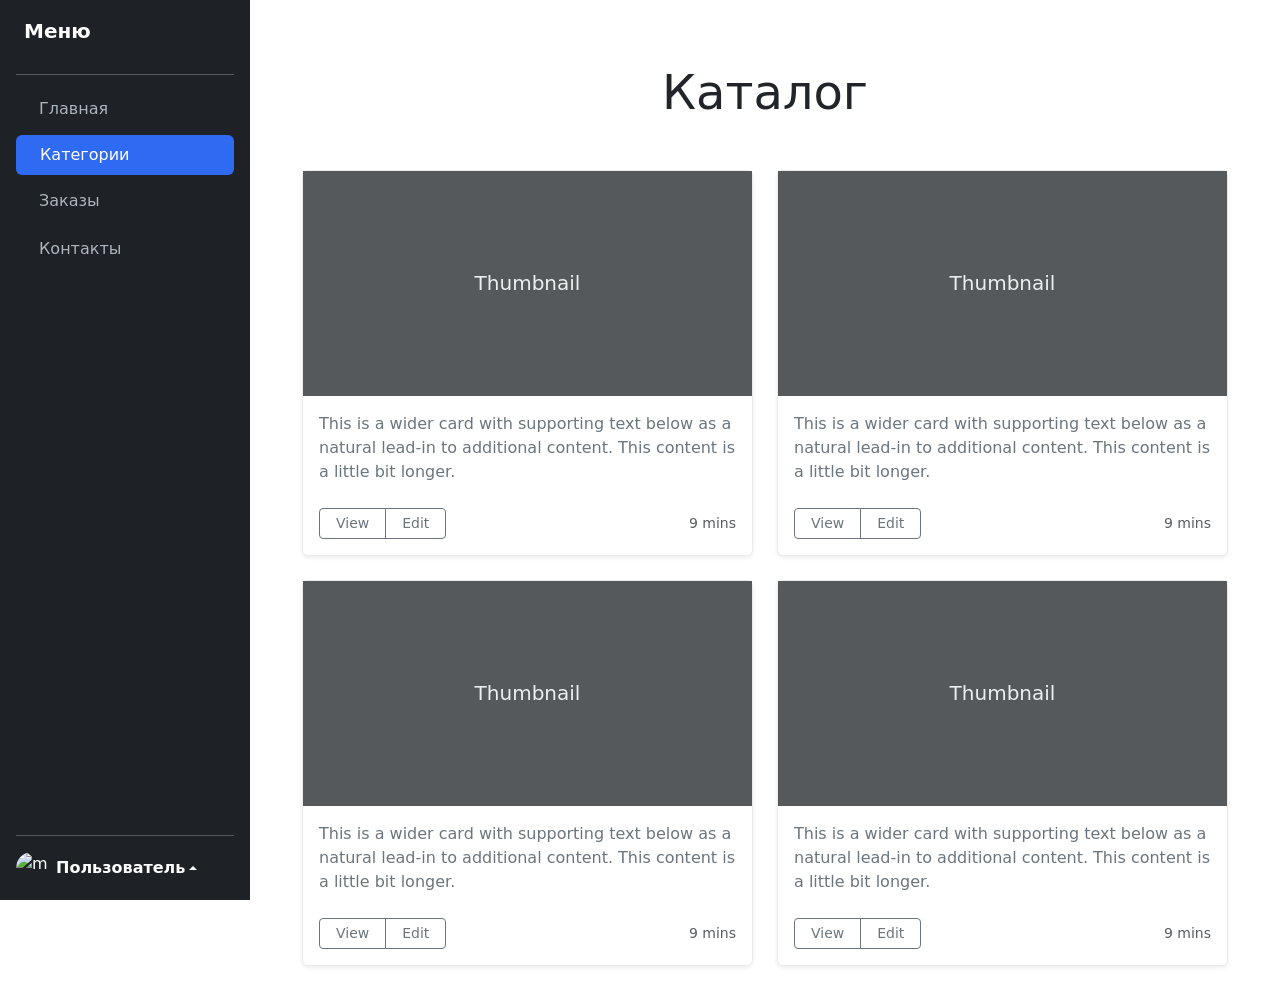
==== 21-2_home2.html @ 704c6379 "Наработки по новой фиче" ====
<!DOCTYPE html>
<html lang="ru">
<head>
    <meta charset="UTF-8">
    <meta name="viewport" content="width=device-width, initial-scale=1.0">
    <title>Категории - Магазин</title>
    <!-- Локальный Bootstrap -->
    <link href="css/bootstrap.min.css" rel="stylesheet">
    <!-- Правильная интернет-ссылка на иконки Bootstrap -->
    <link href="https://jsdelivr.net" rel="stylesheet">
    <!-- Импорт стилей из отдельного файла  -->
    <link href="style.css" rel="stylesheet">
    <style>
        /* Дополнительный локальный стиль специально для серых блоков-заглушек под картинки */
        .card-img-placeholder {
            width: 100%;
            height: 225px;
            background-color: #55595c;
            display: flex;
            align-items: center;
            justify-content: center;
            color: #eceeef;
            font-size: 1.25rem;
        }
    </style>
</head>
<body>
    <!-- SIDEBAR -->
    <div class="sidebar d-flex flex-column p-3 text-white">
        <a href="21-2_home1.html" class="d-flex align-items-center mb-4 me-md-auto text-white text-decoration-none fs-5 fw-semibold">
            <i class="bi bi-bootstrap-fill me-2 fs-4"></i> Меню
        </a>
        <hr class="opacity-25 my-1">

        <ul class="nav nav-pills flex-column mb-auto gap-1 pt-2">
            <li class="nav-item">
                <!-- Обычная ссылка на Главную -->
                <a href="21-2_home1.html" class="nav-link nav-link-custom d-flex align-items-center gap-2">
                    <i class="bi bi-house-door"></i> Главная
                </a>
            </li>
            <li>
                <!-- АКТИВНАЯ ССЫЛКА НА КАТЕГОРИИ (Подсвечена синим) -->
                <a href="21-2_home2.html" class="nav-link active-custom d-flex align-items-center gap-2">
                    <i class="bi bi-grid-fill"></i> Категории
                </a>
            </li>
            <li>
                <a href="21-2_home3.html" class="nav-link nav-link-custom d-flex align-items-center gap-2">
                    <i class="bi bi-card-list"></i> Заказы
                </a>
            </li>
            <li>
                <a href="21-2_home4.html" class="nav-link nav-link-custom d-flex align-items-center gap-2">
                    <i class="bi bi-telephone"></i> Контакты
                </a>
            </li>
        </ul>

        <hr class="opacity-25 mb-3">

        <div class="dropup">
            <a href="#" class="d-flex align-items-center text-white text-decoration-none dropdown-toggle" id="dropdownUser" data-bs-toggle="dropdown" aria-expanded="false">
                <!-- Ваша аватарка с котиком -->
                <img src="https://i.pinimg.com/236x/71/8f/52/718f525283d54acddfeec21fa9e93a16.jpg" alt="mdo" width="32" height="32" class="rounded-circle me-2">
                <strong>Пользователь</strong>
            </a>
            <ul class="dropdown-menu dropdown-menu-dark text-small shadow" aria-labelledby="dropdownUser">
                <li><a class="dropdown-item py-2" href="#">Профиль</a></li>
                <li><hr class="dropdown-divider"></li>
                <li><a class="dropdown-item py-2 text-danger" href="#">Выход</a></li>
            </ul>
        </div>
    </div>

    <!-- MAIN CONTENT (Каталог из вашего примера) -->
    <div class="main-content">
        <div class="container-fluid">

            <h1 class="display-5 text-center fw-normal mt-4 mb-5">Каталог</h1>

            <!-- Сетка карточек каталога (по 2 штуки в ряд) -->
            <div class="row row-cols-1 row-cols-md-2 g-4 justify-content-center">

                <!-- Товар 1 -->
                <div class="col" style="max-width: 500px;">
                    <div class="card h-100 shadow-sm border-light-subtle">
                        <div class="card-img-placeholder">Thumbnail</div>
                        <div class="card-body p-3">
                            <p class="card-text text-secondary mb-4">
                                This is a wider card with supporting text below as a natural lead-in to additional content. This content is a little bit longer.
                            </p>
                            <div class="d-flex justify-content-between align-items-center">
                                <div class="btn-group">
                                    <button type="button" class="btn btn-sm btn-outline-secondary px-3">View</button>
                                    <button type="button" class="btn btn-sm btn-outline-secondary px-3">Edit</button>
                                </div>
                                <small class="text-muted">9 mins</small>
                            </div>
                        </div>
                    </div>
                </div>

                <!-- Товар 2 -->
                <div class="col" style="max-width: 500px;">
                    <div class="card h-100 shadow-sm border-light-subtle">
                        <div class="card-img-placeholder">Thumbnail</div>
                        <div class="card-body p-3">
                            <p class="card-text text-secondary mb-4">
                                This is a wider card with supporting text below as a natural lead-in to additional content. This content is a little bit longer.
                            </p>
                            <div class="d-flex justify-content-between align-items-center">
                                <div class="btn-group">
                                    <button type="button" class="btn btn-sm btn-outline-secondary px-3">View</button>
                                    <button type="button" class="btn btn-sm btn-outline-secondary px-3">Edit</button>
                                </div>
                                <small class="text-muted">9 mins</small>
                            </div>
                        </div>
                    </div>
                </div>

                <!-- Товар 3 -->
                <div class="col" style="max-width: 500px;">
                    <div class="card h-100 shadow-sm border-light-subtle">
                        <div class="card-img-placeholder">Thumbnail</div>
                        <div class="card-body p-3">
                            <p class="card-text text-secondary mb-4">
                                This is a wider card with supporting text below as a natural lead-in to additional content. This content is a little bit longer.
                            </p>
                            <div class="d-flex justify-content-between align-items-center">
                                <div class="btn-group">
                                    <button type="button" class="btn btn-sm btn-outline-secondary px-3">View</button>
                                    <button type="button" class="btn btn-sm btn-outline-secondary px-3">Edit</button>
                                </div>
                                <small class="text-muted">9 mins</small>
                            </div>
                        </div>
                    </div>
                </div>

                <!-- Товар 4 -->
                <div class="col" style="max-width: 500px;">
                    <div class="card h-100 shadow-sm border-light-subtle">
                        <div class="card-img-placeholder">Thumbnail</div>
                        <div class="card-body p-3">
                            <p class="card-text text-secondary mb-4">
                                This is a wider card with supporting text below as a natural lead-in to additional content. This content is a little bit longer.
                            </p>
                            <div class="d-flex justify-content-between align-items-center">
                                <div class="btn-group">
                                    <button type="button" class="btn btn-sm btn-outline-secondary px-3">View</button>
                                    <button type="button" class="btn btn-sm btn-outline-secondary px-3">Edit</button>
                                </div>
                                <small class="text-muted">9 mins</small>
                            </div>
                        </div>
                    </div>
                </div>

            </div>
        </div>
    </div>

    <!-- Автономный скрипт для выпадающего меню -->
    <script>
        document.addEventListener('DOMContentLoaded', function () {
            var btn = document.getElementById('dropdownUser');
            if (btn) {
                btn.addEventListener('click', function (e) {
                    e.preventDefault();
                    var menu = btn.nextElementSibling;
                    if (menu) {
                        menu.classList.toggle('show');
                        var isExpanded = btn.getAttribute('aria-expanded') === 'true';
                        btn.setAttribute('aria-expanded', !isExpanded);
                    }
                });

                document.addEventListener('click', function (e) {
                    if (!btn.contains(e.target)) {
                        var menu = btn.nextElementSibling;
                        if (menu && menu.classList.contains('show')) {
                            menu.classList.remove('show');
                            btn.setAttribute('aria-expanded', 'false');
                        }
                    }
                });
            }
        });
    </script>
</body>
</html>
---- style.css ----
body {
    background-color: #ffffff;
}
.sidebar {
    width: 250px;
    height: 100vh;
    position: fixed;
    top: 0;
    left: 0;
    background-color: #1e2125;
    z-index: 100;
}
.main-content {
    margin-left: 250px;
    padding: 40px;
}
.nav-link.active-custom {
    background-color: #2f6bf2 !important;
    color: white !important;
    border-radius: 6px;
}
.nav-link-custom {
    color: #adb5bd;
    padding: 10px 15px;
}
.nav-link-custom:hover {
    color: white;
    background-color: rgba(255,255,255,0.05);
    border-radius: 6px;
}
/* Принудительно поднимаем выпадающее меню вверх над кнопкой пользователя */
.dropup .dropdown-menu.show {
    top: auto !important;
    bottom: 100% !important;
    margin-bottom: 10px !important;
}
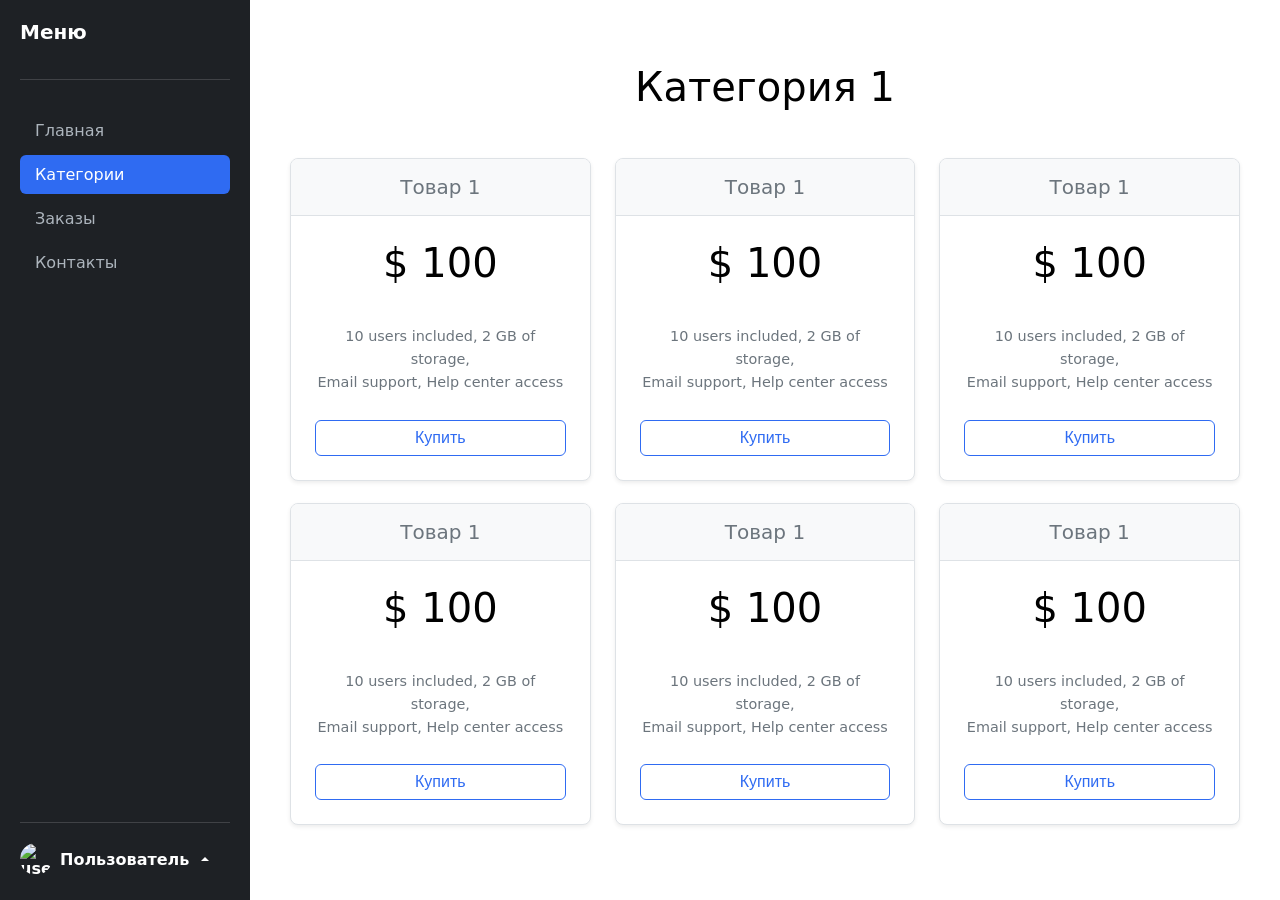
==== commit eca93953: "стр 1 2 3 4 готово" ====
--- a/21-2_home2.html
+++ b/21-2_home2.html
@@ -4,186 +4,358 @@
     <meta charset="UTF-8">
     <meta name="viewport" content="width=device-width, initial-scale=1.0">
     <title>Категории - Магазин</title>
-    <!-- Локальный Bootstrap -->
-    <link href="css/bootstrap.min.css" rel="stylesheet">
-    <!-- Правильная интернет-ссылка на иконки Bootstrap -->
-    <link href="https://jsdelivr.net" rel="stylesheet">
-    <!-- Импорт стилей из отдельного файла  -->
-    <link href="style.css" rel="stylesheet">
+
     <style>
-        /* Дополнительный локальный стиль специально для серых блоков-заглушек под картинки */
-        .card-img-placeholder {
+        /* АВТОНОМНЫЕ СТИЛИ (ЗАМЕНА ВНЕШНЕГО BOOTSTRAP) */
+        body {
+            background-color: #ffffff;
+            margin: 0;
+            font-family: system-ui, -apple-system, "Segoe UI", Roboto, Helvetica, Arial, sans-serif;
+        }
+
+        /* Сайдбар зафиксирован слева */
+        .sidebar {
+            width: 250px;
+            height: 100vh;
+            position: fixed;
+            top: 0;
+            left: 0;
+            background-color: #1e2125;
+            z-index: 9999;
+            padding: 20px;
+            box-sizing: border-box;
+            display: flex;
+            flex-direction: column;
+        }
+
+        /* Основной контент с правильным отступом */
+        .main-content {
+            margin-left: 250px;
+            padding: 40px;
+            box-sizing: border-box;
+        }
+
+        .text-center { text-align: center; }
+        .text-muted { color: #6c757d; }
+        .mb-2 { margin-bottom: 0.5rem; }
+        .mb-4 { margin-bottom: 1.5rem; }
+        .mb-5 { margin-bottom: 3rem; }
+        .mt-4 { margin-top: 1.5rem; }
+
+        .display-4 {
+            font-size: 2.5rem;
+            font-weight: 300;
+        }
+
+        /* Навигация (меню) */
+        .nav {
+            display: flex;
+            flex-direction: column;
+            padding-left: 0;
+            margin-bottom: auto;
+            list-style: none;
+            gap: 5px;
+        }
+        .nav-link-custom {
+            color: #adb5bd;
+            padding: 10px 15px;
+            text-decoration: none;
+            display: block;
+            font-size: 1rem;
+        }
+        .nav-link-custom:hover {
+            color: white;
+            background-color: rgba(255,255,255,0.05);
+            border-radius: 6px;
+        }
+        .active-custom {
+            background-color: #2f6bf2 !important;
+            color: white !important;
+            border-radius: 6px;
+            text-decoration: none;
+            padding: 10px 15px;
+            display: block;
+        }
+
+        hr { margin: 15px 0; border: 0; border-top: 1px solid rgba(255,255,255,0.15); }
+        .rounded-circle { border-radius: 50%; }
+
+        /* ГОРИЗОНТАЛЬНАЯ СЕТКА КАРТОЧЕК ТОВАРОВ */
+        .products-grid {
+            display: flex;
+            flex-direction: row;
+            flex-wrap: wrap;
+            justify-content: center;
+            gap: 24px;
+        }
+        .product-col {
+            flex: 1 1 300px;
+            max-width: 320px;
+            box-sizing: border-box;
+        }
+
+        /* Стили карточек товаров строго по макету */
+        .card {
+            display: flex;
+            flex-direction: column;
+            height: 100%;
+            background-color: #fff;
+            border: 1px solid #dee2e6;
+            border-radius: 8px;
+            box-shadow: 0 .125rem .25rem rgba(0,0,0,.075);
+            overflow: hidden;
+        }
+        .card-header {
+            padding: 16px;
+            background-color: #f8f9fa;
+            border-bottom: 1px solid #dee2e6;
+        }
+        .card-header h4 { margin: 0; font-size: 1.25rem; font-weight: 400; color: #6c757d; }
+        .card-body { padding: 24px; flex-grow: 1; display: flex; flex-direction: column; justify-content: space-between; }
+        .card-title { font-size: 2.5rem; margin-top: 0; margin-bottom: 1.5rem; font-weight: 500; }
+        .list-unstyled { list-style: none; padding-left: 0; margin-bottom: 1.5rem; color: #6c757d; font-size: 0.9rem; line-height: 1.6; }
+
+        /* Кнопка купить */
+        .btn-outline-primary {
+            color: #2f6bf2;
+            background-color: transparent;
+            border: 1px solid #2f6bf2;
+            padding: 8px 16px;
+            border-radius: 6px;
             width: 100%;
-            height: 225px;
-            background-color: #55595c;
+            cursor: pointer;
+            font-size: 1rem;
+            transition: all 0.2s;
+        }
+        .btn-outline-primary:hover {
+            color: #fff;
+            background-color: #2f6bf2;
+        }
+
+        /* СТИЛИ ДЛЯ ВЫКАТНОГО МЕНЮ ПОЛЬЗОВАТЕЛЯ */
+        .custom-dropup-menu {
+            display: none;
+            position: absolute;
+            bottom: 100%;
+            left: 0;
+            margin-bottom: 12px;
+            background-color: #343a40;
+            border: 1px solid rgba(255,255,255,0.15);
+            padding: 5px 0;
+            border-radius: 8px;
+            list-style: none;
+            min-width: 160px;
+            z-index: 99999;
+            box-shadow: 0 .5rem 1rem rgba(0,0,0,.175);
+        }
+        .custom-dropup-item {
+            color: #ffffff;
+            text-decoration: none;
+            display: block;
+            padding: 8px 16px;
+            font-size: 0.95rem;
+        }
+        .custom-dropup-item:hover { background-color: rgba(255,255,255,0.08); }
+        .custom-dropup-divider { margin: 5px 0; border-top: 1px solid rgba(255,255,255,0.15); }
+
+        .user-container-block {
+            color: #ffffff !important;
+            text-decoration: none !important;
             display: flex;
             align-items: center;
-            justify-content: center;
-            color: #eceeef;
-            font-size: 1.25rem;
+            gap: 8px;
+            font-size: 1rem;
+            font-weight: 600;
+            cursor: pointer;
+            user-select: none;
+            padding: 5px 0;
+        }
+        .user-container-block::after {
+            display: inline-block;
+            margin-left: .255em;
+            vertical-align: .255em;
+            content: "";
+            border-top: 0;
+            border-right: .3em solid transparent;
+            border-bottom: .3em solid;
+            border-left: .3em solid transparent;
         }
     </style>
 </head>
 <body>
+
     <!-- SIDEBAR -->
-    <div class="sidebar d-flex flex-column p-3 text-white">
-        <a href="21-2_home1.html" class="d-flex align-items-center mb-4 me-md-auto text-white text-decoration-none fs-5 fw-semibold">
-            <i class="bi bi-bootstrap-fill me-2 fs-4"></i> Меню
+    <div class="sidebar">
+        <a href="21-2_home1.html" style="color: white; text-decoration: none; font-size: 1.25rem; font-weight: 600; margin-bottom: 20px; display: block;">
+            Меню
         </a>
-        <hr class="opacity-25 my-1">
-
-        <ul class="nav nav-pills flex-column mb-auto gap-1 pt-2">
-            <li class="nav-item">
-                <!-- Обычная ссылка на Главную -->
-                <a href="21-2_home1.html" class="nav-link nav-link-custom d-flex align-items-center gap-2">
-                    <i class="bi bi-house-door"></i> Главная
-                </a>
-            </li>
-            <li>
-                <!-- АКТИВНАЯ ССЫЛКА НА КАТЕГОРИИ (Подсвечена синим) -->
-                <a href="21-2_home2.html" class="nav-link active-custom d-flex align-items-center gap-2">
-                    <i class="bi bi-grid-fill"></i> Категории
-                </a>
-            </li>
-            <li>
-                <a href="21-2_home3.html" class="nav-link nav-link-custom d-flex align-items-center gap-2">
-                    <i class="bi bi-card-list"></i> Заказы
-                </a>
-            </li>
-            <li>
-                <a href="21-2_home4.html" class="nav-link nav-link-custom d-flex align-items-center gap-2">
-                    <i class="bi bi-telephone"></i> Контакты
-                </a>
-            </li>
+        <hr>
+
+        <ul class="nav">
+            <!-- НАВИГАЦИЯ: Ссылки ведут на файлы страниц -->
+            <!-- Кнопка Главная открывает страницу 1 -->
+            <li><a href="21-2_home1.html" class="nav-link-custom">Главная</a></li>
+            <!-- Кнопка Категории (Активная) открывает страницу 2 -->
+            <li><a href="21-2_home2.html" class="active-custom">Категории</a></li>
+            <!-- Кнопка Заказы открывает страницу 3 Каталог -->
+            <li><a href="21-2_home3.html" class="nav-link-custom">Заказы</a></li>
+            <!-- Кнопка Контакты открывает страницу 4 -->
+            <li><a href="21-2_home4.html" class="nav-link-custom">Контакты</a></li>
         </ul>
 
-        <hr class="opacity-25 mb-3">
-
-        <div class="dropup">
-            <a href="#" class="d-flex align-items-center text-white text-decoration-none dropdown-toggle" id="dropdownUser" data-bs-toggle="dropdown" aria-expanded="false">
-                <!-- Ваша аватарка с котиком -->
-                <img src="https://i.pinimg.com/236x/71/8f/52/718f525283d54acddfeec21fa9e93a16.jpg" alt="mdo" width="32" height="32" class="rounded-circle me-2">
+        <hr style="margin-top: auto;">
+
+        <!-- БЛОК ПОЛЬЗОВАТЕЛЯ -->
+        <div style="position: relative;">
+            <!-- Всплывающая серая табличка (По умолчанию скрыта) -->
+            <ul class="custom-dropup-menu" id="dropdownMenu">
+                <li><a class="custom-dropup-item" href="#">Профиль</a></li>
+                <li><div class="custom-dropup-divider"></div></li>
+                <li><a class="custom-dropup-item" href="#" style="color: #ea868f;">Выход</a></li>
+            </ul>
+
+            <div class="user-container-block" id="dropdownUser">
+                <img src="https://pinimg.com" alt="user" width="32" height="32" class="rounded-circle">
                 <strong>Пользователь</strong>
-            </a>
-            <ul class="dropdown-menu dropdown-menu-dark text-small shadow" aria-labelledby="dropdownUser">
-                <li><a class="dropdown-item py-2" href="#">Профиль</a></li>
-                <li><hr class="dropdown-divider"></li>
-                <li><a class="dropdown-item py-2 text-danger" href="#">Выход</a></li>
-            </ul>
-        </div>
-    </div>
-
-    <!-- MAIN CONTENT (Каталог из вашего примера) -->
-    <div class="main-content">
-        <div class="container-fluid">
-
-            <h1 class="display-5 text-center fw-normal mt-4 mb-5">Каталог</h1>
-
-            <!-- Сетка карточек каталога (по 2 штуки в ряд) -->
-            <div class="row row-cols-1 row-cols-md-2 g-4 justify-content-center">
-
-                <!-- Товар 1 -->
-                <div class="col" style="max-width: 500px;">
-                    <div class="card h-100 shadow-sm border-light-subtle">
-                        <div class="card-img-placeholder">Thumbnail</div>
-                        <div class="card-body p-3">
-                            <p class="card-text text-secondary mb-4">
-                                This is a wider card with supporting text below as a natural lead-in to additional content. This content is a little bit longer.
-                            </p>
-                            <div class="d-flex justify-content-between align-items-center">
-                                <div class="btn-group">
-                                    <button type="button" class="btn btn-sm btn-outline-secondary px-3">View</button>
-                                    <button type="button" class="btn btn-sm btn-outline-secondary px-3">Edit</button>
-                                </div>
-                                <small class="text-muted">9 mins</small>
-                            </div>
-                        </div>
-                    </div>
-                </div>
-
-                <!-- Товар 2 -->
-                <div class="col" style="max-width: 500px;">
-                    <div class="card h-100 shadow-sm border-light-subtle">
-                        <div class="card-img-placeholder">Thumbnail</div>
-                        <div class="card-body p-3">
-                            <p class="card-text text-secondary mb-4">
-                                This is a wider card with supporting text below as a natural lead-in to additional content. This content is a little bit longer.
-                            </p>
-                            <div class="d-flex justify-content-between align-items-center">
-                                <div class="btn-group">
-                                    <button type="button" class="btn btn-sm btn-outline-secondary px-3">View</button>
-                                    <button type="button" class="btn btn-sm btn-outline-secondary px-3">Edit</button>
-                                </div>
-                                <small class="text-muted">9 mins</small>
-                            </div>
-                        </div>
-                    </div>
-                </div>
-
-                <!-- Товар 3 -->
-                <div class="col" style="max-width: 500px;">
-                    <div class="card h-100 shadow-sm border-light-subtle">
-                        <div class="card-img-placeholder">Thumbnail</div>
-                        <div class="card-body p-3">
-                            <p class="card-text text-secondary mb-4">
-                                This is a wider card with supporting text below as a natural lead-in to additional content. This content is a little bit longer.
-                            </p>
-                            <div class="d-flex justify-content-between align-items-center">
-                                <div class="btn-group">
-                                    <button type="button" class="btn btn-sm btn-outline-secondary px-3">View</button>
-                                    <button type="button" class="btn btn-sm btn-outline-secondary px-3">Edit</button>
-                                </div>
-                                <small class="text-muted">9 mins</small>
-                            </div>
-                        </div>
-                    </div>
-                </div>
-
-                <!-- Товар 4 -->
-                <div class="col" style="max-width: 500px;">
-                    <div class="card h-100 shadow-sm border-light-subtle">
-                        <div class="card-img-placeholder">Thumbnail</div>
-                        <div class="card-body p-3">
-                            <p class="card-text text-secondary mb-4">
-                                This is a wider card with supporting text below as a natural lead-in to additional content. This content is a little bit longer.
-                            </p>
-                            <div class="d-flex justify-content-between align-items-center">
-                                <div class="btn-group">
-                                    <button type="button" class="btn btn-sm btn-outline-secondary px-3">View</button>
-                                    <button type="button" class="btn btn-sm btn-outline-secondary px-3">Edit</button>
-                                </div>
-                                <small class="text-muted">9 mins</small>
-                            </div>
-                        </div>
-                    </div>
-                </div>
-
             </div>
         </div>
     </div>
 
-    <!-- Автономный скрипт для выпадающего меню -->
+    <!-- MAIN CONTENT -->
+    <div class="main-content">
+        <div class="container-fluid text-center">
+            <h1 class="display-4 fw-normal mt-4 mb-5">Категория 1</h1>
+
+            <!-- Локальная сетка: ровные карточки товаров в два ряда -->
+            <div class="products-grid">
+
+                <!-- Товар 1 -->
+                <div class="product-col">
+                    <div class="card">
+                        <div class="card-header">
+                            <h4>Товар 1</h4>
+                        </div>
+                        <div class="card-body">
+                            <h1 class="card-title">$ 100</h1>
+                            <ul class="list-unstyled text-center">
+                                <li>10 users included, 2 GB of storage,</li>
+                                <li>Email support, Help center access</li>
+                            </ul>
+                            <button type="button" class="btn-outline-primary">Купить</button>
+                        </div>
+                    </div>
+                </div>
+
+                <!-- Товар 2 -->
+                <div class="product-col">
+                    <div class="card">
+                        <div class="card-header">
+                            <h4>Товар 1</h4>
+                        </div>
+                        <div class="card-body">
+                            <h1 class="card-title">$ 100</h1>
+                            <ul class="list-unstyled text-center">
+                                <li>10 users included, 2 GB of storage,</li>
+                                <li>Email support, Help center access</li>
+                            </ul>
+                            <button type="button" class="btn-outline-primary">Купить</button>
+                        </div>
+                    </div>
+                </div>
+
+                <!-- Товар 3 -->
+                <div class="product-col">
+                    <div class="card">
+                        <div class="card-header">
+                            <h4>Товар 1</h4>
+                        </div>
+                        <div class="card-body">
+                            <h1 class="card-title">$ 100</h1>
+                            <ul class="list-unstyled text-center">
+                                <li>10 users included, 2 GB of storage,</li>
+                                <li>Email support, Help center access</li>
+                            </ul>
+                            <button type="button" class="btn-outline-primary">Купить</button>
+                        </div>
+                    </div>
+                </div>
+
+                <!-- Товар 4 -->
+                <div class="product-col">
+                    <div class="card">
+                        <div class="card-header">
+                            <h4>Товар 1</h4>
+                        </div>
+                        <div class="card-body">
+                            <h1 class="card-title">$ 100</h1>
+                            <ul class="list-unstyled text-center">
+                                <li>10 users included, 2 GB of storage,</li>
+                                <li>Email support, Help center access</li>
+                            </ul>
+                            <button type="button" class="btn-outline-primary">Купить</button>
+                        </div>
+                    </div>
+                </div>
+
+                <!-- Товар 5 -->
+                <div class="product-col">
+                    <div class="card">
+                        <div class="card-header">
+                            <h4>Товар 1</h4>
+                        </div>
+                        <div class="card-body">
+                            <h1 class="card-title">$ 100</h1>
+                            <ul class="list-unstyled text-center">
+                                <li>10 users included, 2 GB of storage,</li>
+                                <li>Email support, Help center access</li>
+                            </ul>
+                            <button type="button" class="btn-outline-primary">Купить</button>
+                        </div>
+                    </div>
+                </div>
+
+                <!-- Товар 6 -->
+                <div class="product-col">
+                    <div class="card">
+                        <div class="card-header">
+                            <h4>Товар 1</h4>
+                        </div>
+                        <div class="card-body">
+                            <h1 class="card-title">$ 100</h1>
+                            <ul class="list-unstyled text-center">
+                                <li>10 users included, 2 GB of storage,</li>
+                                <li>Email support, Help center access</li>
+                            </ul>
+                            <button type="button" class="btn-outline-primary">Купить</button>
+                        </div>
+                    </div>
+                </div>
+
+            </div> <!-- /products-grid -->
+        </div> <!-- /container-fluid -->
+    </div> <!-- /main-content -->
+
+    <!-- Скрипт для интерактивного открытия меню пользователя -->
     <script>
         document.addEventListener('DOMContentLoaded', function () {
             var btn = document.getElementById('dropdownUser');
-            if (btn) {
+            var menu = document.getElementById('dropdownMenu');
+
+            if (btn && menu) {
                 btn.addEventListener('click', function (e) {
                     e.preventDefault();
-                    var menu = btn.nextElementSibling;
-                    if (menu) {
-                        menu.classList.toggle('show');
-                        var isExpanded = btn.getAttribute('aria-expanded') === 'true';
-                        btn.setAttribute('aria-expanded', !isExpanded);
+                    e.stopPropagation();
+
+                    if (menu.style.display === 'block') {
+                        menu.style.display = 'none';
+                    } else {
+                        menu.style.display = 'block';
                     }
                 });
 
                 document.addEventListener('click', function (e) {
-                    if (!btn.contains(e.target)) {
-                        var menu = btn.nextElementSibling;
-                        if (menu && menu.classList.contains('show')) {
-                            menu.classList.remove('show');
-                            btn.setAttribute('aria-expanded', 'false');
-                        }
+                    if (!menu.contains(e.target) && !btn.contains(e.target)) {
+                        menu.style.display = 'none';
                     }
                 });
             }
